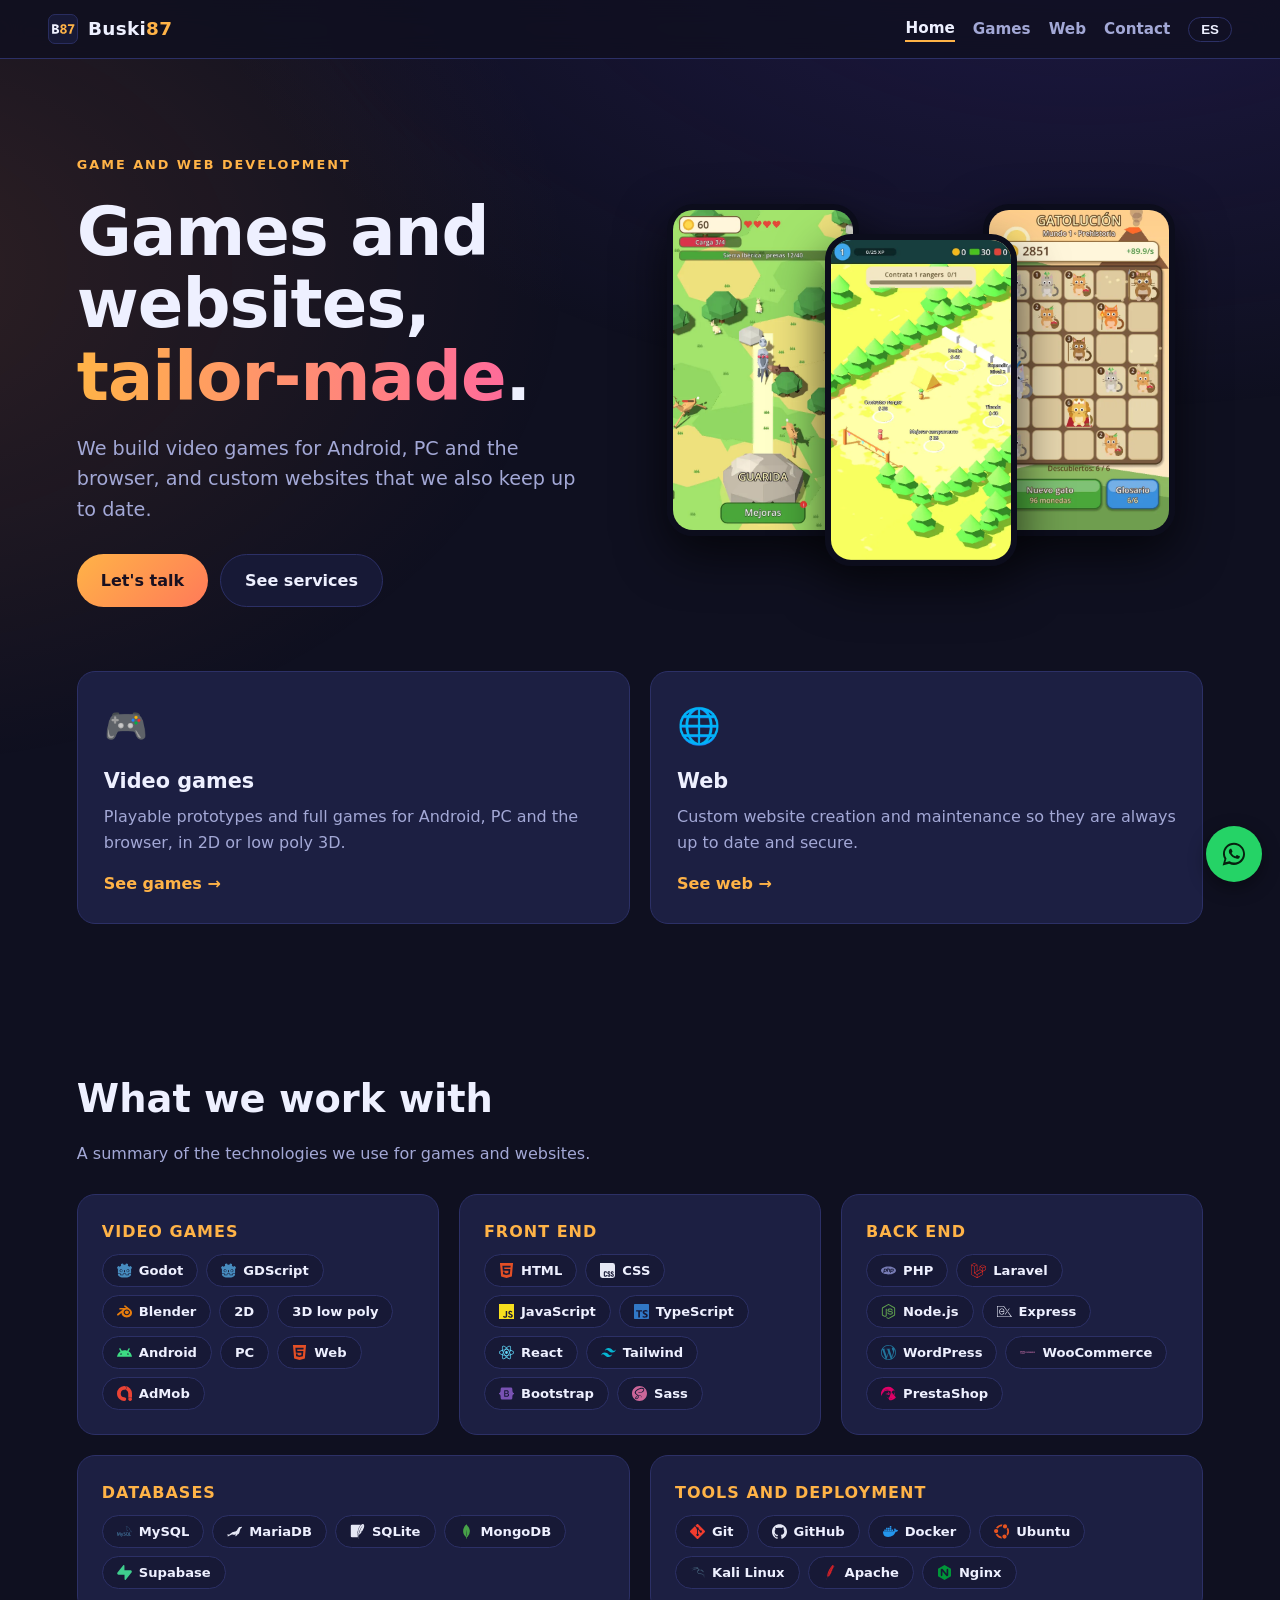
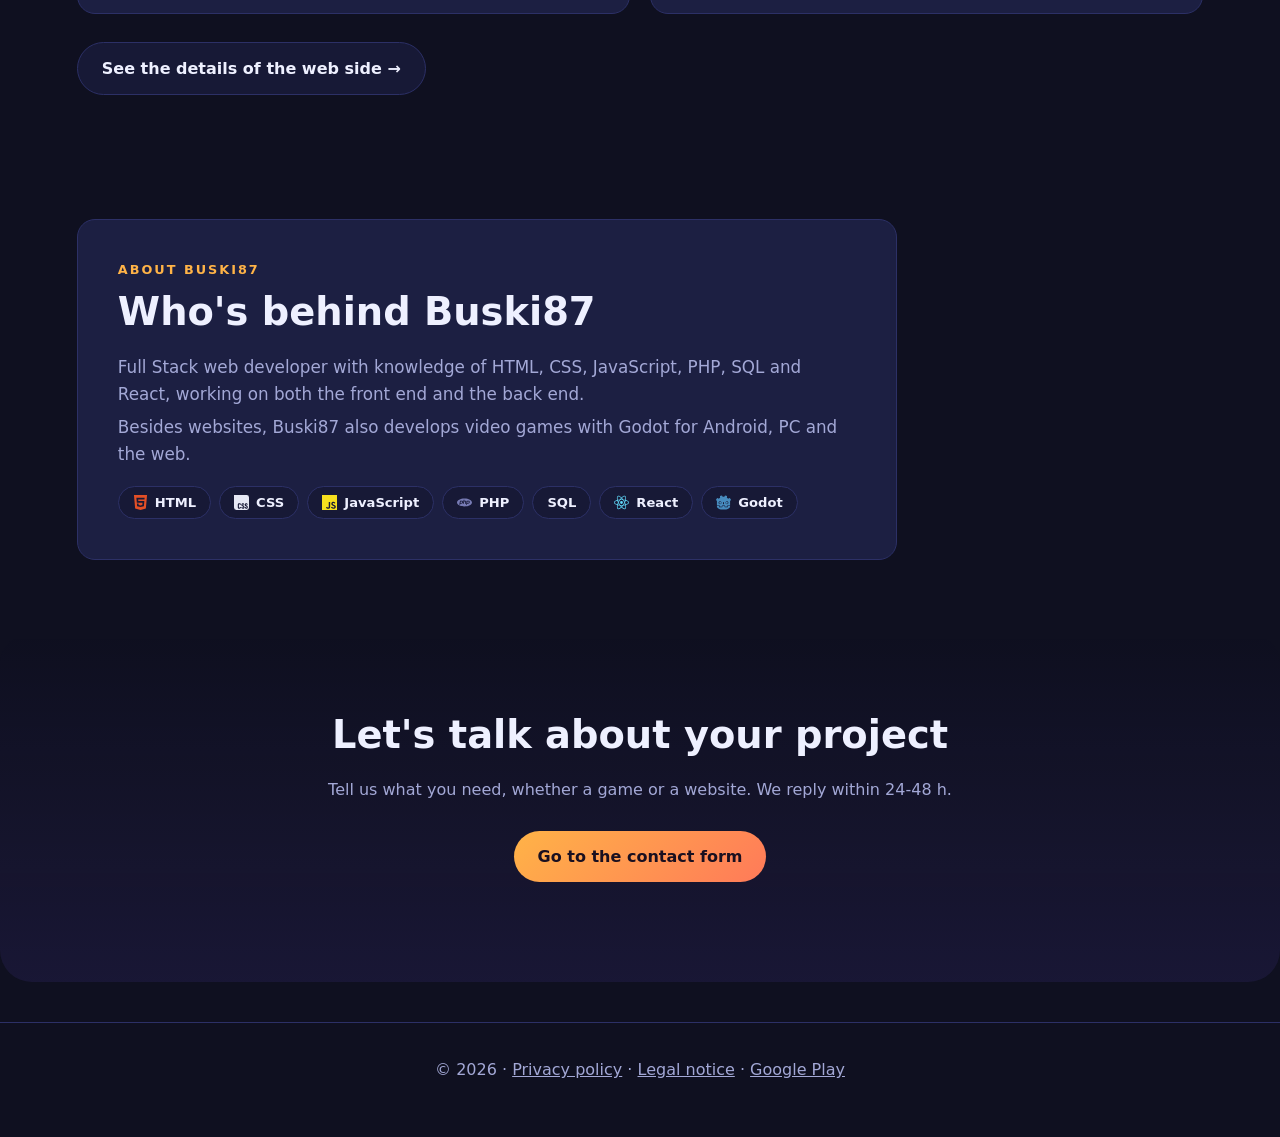
==== index.html @ fadf4404 "Web: entrega del proyecto en repositorio de GitHub o ZIP Co-Authored-By: Claude Sonnet 5.5 <noreply@" ====
<!DOCTYPE html>
<html lang="es">
<head>
  <meta charset="utf-8">
  <meta name="viewport" content="width=device-width, initial-scale=1">
  <meta http-equiv="Content-Security-Policy" content="default-src 'self'; script-src 'self' 'sha256-7JmY78hxwu4hhUZVObOGsppRVKzXuQZuhUyN9hLf/dA='; style-src 'self' 'unsafe-inline'; img-src 'self' data:; font-src 'self'; connect-src 'self' https://api.web3forms.com; object-src 'none'; base-uri 'self'; form-action 'self'">
  <title>Buski87 — Juegos y web a medida</title>
  <meta name="description" content="Desarrollo de videojuegos para Android, PC y web, y creación y mantenimiento de webs a medida.">
  <link rel="canonical" href="https://buski87.dev/">
  <meta property="og:type" content="website">
  <meta property="og:site_name" content="Buski87">
  <meta property="og:locale" content="es_ES">
  <meta property="og:title" content="Buski87 — Juegos y web a medida">
  <meta property="og:description" content="Desarrollo de videojuegos para Android, PC y web, y creación y mantenimiento de webs a medida.">
  <meta property="og:url" content="https://buski87.dev/">
  <meta property="og:image" content="https://buski87.dev/assets/og-image.jpg">
  <meta property="og:image:width" content="1200">
  <meta property="og:image:height" content="630">
  <meta name="twitter:card" content="summary_large_image">
  <meta name="twitter:title" content="Buski87 — Juegos y web a medida">
  <meta name="twitter:description" content="Desarrollo de videojuegos para Android, PC y web, y creación y mantenimiento de webs a medida.">
  <meta name="twitter:image" content="https://buski87.dev/assets/og-image.jpg">
  <meta name="referrer" content="strict-origin-when-cross-origin">
  <meta name="theme-color" content="#0f1020">
  <link rel="icon" href="/favicon.svg" type="image/svg+xml">
  <link rel="apple-touch-icon" href="/apple-touch-icon.png">
  <link rel="stylesheet" href="/assets/style.css?v=20261118s">
  <script>(function(){var m={'#contacto':'/contacto','#juegos':'/juegos','#publicados':'/juegos#publicados','#prototipos':'/juegos#prototipos','#servicios':'/juegos#servicios','#paquetes':'/juegos#paquetes','#web':'/web'};var t=m[location.hash];if(t)location.replace(t);})();(function(){var p=location.pathname;if(/\.html$/.test(p)){history.replaceState(null,'',p.replace(/\/?index\.html$/,'/').replace(/\.html$/,'')+location.search+location.hash);}})();</script>
  <script type="application/ld+json">
  {"@context":"https://schema.org","@graph":[{"@type":["Organization","ProfessionalService"],"@id":"https://buski87.dev/#org","name":"Buski87","url":"https://buski87.dev/","logo":"https://buski87.dev/assets/logo/b87-mark-512.png","image":"https://buski87.dev/assets/og-image.jpg","email":"buski1987@gmail.com","telephone":"+34623184718","address":{"@type":"PostalAddress","addressLocality":"Castellar del Vallès","addressRegion":"Barcelona","addressCountry":"ES"}},{"@type":"WebSite","@id":"https://buski87.dev/#site","url":"https://buski87.dev/","name":"Buski87","inLanguage":["es","en"],"publisher":{"@id":"https://buski87.dev/#org"}}]}
  </script>
</head>
<body>
  <a class="skip" href="#main" data-i18n="skip">Saltar al contenido</a>
  <header class="top">
    <a class="brand" href="/"><img class="brand-mark" src="/assets/logo/b87-mark.svg" alt="" width="30" height="30">Buski<span>87</span></a>
    <nav aria-label="Principal">
      <a href="/" data-i18n="nav_home" aria-current="page">Inicio</a>
      <a href="/juegos" data-i18n="nav_games">Juegos</a>
      <a href="/web" data-i18n="nav_web">Web</a>
      <a href="/contacto" data-i18n="nav_contact">Contacto</a>
      <button id="lang" class="lang" aria-label="Language">EN</button>
    </nav>
  </header>

  <main id="main">
    <section id="inicio" class="hero">
      <div class="hero-text">
      <p class="eyebrow" data-i18n="main_eyebrow">Desarrollo de juegos y webs</p>
      <h1 data-i18n="main_title">Juegos y webs <em>a medida</em>.</h1>
      <p class="lead" data-i18n="main_lead">Creamos videojuegos para Android, PC y navegador, y páginas web a medida que además mantenemos al día.</p>
      <div class="cta">
        <a class="btn primary" href="/contacto" data-i18n="main_cta1">Hablemos</a>
        <a class="btn" href="#areas" data-i18n="main_cta2">Ver servicios</a>
      </div>
      </div>
      <div class="hero-art" aria-hidden="false"><img src="/assets/img/lobo-02_caza.webp" width="540" height="960" alt="Juego de caza y supervivencia en 3D low poly" fetchpriority="high"><img src="/assets/img/campamento-1.webp" width="540" height="960" alt="Juego de gestión de campamento en 3D low poly" fetchpriority="high"><img src="/assets/img/gatos-03_tablero.webp" width="540" height="960" alt="Juego de fusionar gatos Gatolución" fetchpriority="high"></div>
      <div class="areas" id="areas">
        <a class="area-card" href="/juegos"><span>🎮</span><h3 data-i18n="a_games_t">Videojuegos</h3><p data-i18n="a_games_p">Prototipos jugables y juegos completos para Android, PC y navegador, en 2D o 3D low poly.</p><b data-i18n="a_games_l">Ver juegos →</b></a>
        <a class="area-card" href="/web"><span>🌐</span><h3 data-i18n="a_web_t">Web</h3><p data-i18n="a_web_p">Creación de páginas web a medida y mantenimiento para que estén siempre al día y seguras.</p><b data-i18n="a_web_l">Ver web →</b></a>
      </div>
    </section>

    <section id="stack">
      <h2 data-i18n="stack_title">Con qué trabajamos</h2>
      <p class="sub" data-i18n="stack_sub">Un resumen de las tecnologías que usamos en juegos y en webs.</p>
      <div class="tech-grid tech-home">
        <article>
          <h3 data-i18n="stack_games_t">Videojuegos</h3>
          <ul class="about-chips"><li>Godot</li><li>GDScript</li><li>Blender</li><li>2D</li><li>3D low poly</li><li>Android</li><li>PC</li><li>Web</li><li>AdMob</li></ul>
        </article>
        <article>
          <h3 data-i18n="tech_front_t">Front-end</h3>
          <ul class="about-chips"><li>HTML</li><li>CSS</li><li>JavaScript</li><li>TypeScript</li><li>React</li><li>Tailwind</li><li>Bootstrap</li><li>Sass</li></ul>
        </article>
        <article>
          <h3 data-i18n="tech_back_t">Back-end</h3>
          <ul class="about-chips"><li>PHP</li><li>Laravel</li><li>Node.js</li><li>Express</li><li>WordPress</li><li>WooCommerce</li><li>PrestaShop</li></ul>
        </article>
        <article>
          <h3 data-i18n="tech_db_t">Bases de datos</h3>
          <ul class="about-chips"><li>MySQL</li><li>MariaDB</li><li>SQLite</li><li>MongoDB</li><li>Supabase</li></ul>
        </article>
        <article>
          <h3 data-i18n="tech_tools_t">Herramientas y despliegue</h3>
          <ul class="about-chips"><li>Git</li><li>GitHub</li><li>Docker</li><li>Ubuntu</li><li>Kali Linux</li><li>Apache</li><li>Nginx</li></ul>
        </article>
      </div>
      <div class="cta">
        <a class="btn" href="/web#tecnologias" data-i18n="stack_more">Ver el detalle de la parte web →</a>
      </div>
    </section>

    <section id="sobre" class="about">
      <div class="about-card">
        <p class="eyebrow" data-i18n="about_eyebrow">Sobre Buski87</p>
        <h2 data-i18n="about_title">Quién está detrás de Buski87</h2>
        <p data-i18n="about_p1">Desarrollador web Full Stack con conocimientos en HTML, CSS, JavaScript, PHP, SQL y React, que trabaja tanto el front-end como el back-end.</p>
        <p data-i18n="about_p2">Además de webs, Buski87 desarrolla videojuegos con Godot para Android, PC y web.</p>
        <ul class="about-chips" aria-label="Tecnologías">
          <li>HTML</li><li>CSS</li><li>JavaScript</li><li>PHP</li><li>SQL</li><li>React</li><li>Godot</li>
        </ul>
      </div>
    </section>

    <section id="cta-final" class="contact">
      <h2 data-i18n="cta_title">¿Hablamos de tu proyecto?</h2>
      <p class="sub" data-i18n="cta_sub">Cuéntanos qué necesitas, sea un juego o una web. Te respondemos en 24-48 h.</p>
      <div class="cta center">
        <a class="btn primary" href="/contacto" data-i18n="cta_btn">Ir al formulario de contacto</a>
      </div>
    </section>
  </main>

  <footer>
    <p>© <span id="year"></span> · <a href="/privacidad" data-i18n="footer_priv">Política de privacidad</a> · <a href="/aviso-legal" data-i18n="footer_legal">Aviso legal</a> · <a href="https://play.google.com/store/apps/details?id=com.eljuegodelasarten.game" target="_blank" rel="noopener noreferrer">Google Play</a></p>
  </footer>

  <script src="/assets/app.js?v=20261118s"></script>
</body>
</html>
---- assets/style.css ----
:root{
  --bg:#0f1020;--bg2:#171936;--card:#1c1f42;--line:#2c3066;
  --text:#eef0ff;--muted:#a3a8d6;--accent:#ffb347;--accent2:#7c5cff;--wa:#25d366;
  --r:18px;
}
*{box-sizing:border-box}
html{scroll-behavior:smooth}
body{margin:0;font-family:system-ui,-apple-system,"Segoe UI",Roboto,sans-serif;background:var(--bg);color:var(--text);line-height:1.6}
body::before{content:"";position:fixed;inset:0;z-index:-1;background:
  radial-gradient(900px 500px at 85% -10%,#3b2a8c55,transparent),
  radial-gradient(700px 500px at -10% 30%,#ff8a3d22,transparent)}
a{color:inherit}
.top{position:sticky;top:0;z-index:10;display:flex;justify-content:space-between;align-items:center;padding:14px clamp(16px,4vw,48px);backdrop-filter:blur(12px);background:#0f1020cc;border-bottom:1px solid var(--line)}
.brand{font-weight:800;text-decoration:none;font-size:1.15rem;letter-spacing:.3px}
.brand span{color:var(--accent)}
nav{display:flex;gap:18px;align-items:center}
nav a{text-decoration:none;color:var(--muted);font-weight:600;font-size:.95rem}
nav a:hover{color:var(--text)}
.lang{background:transparent;border:1px solid var(--line);color:var(--text);border-radius:999px;padding:4px 12px;font-weight:700;cursor:pointer}
.lang:hover{border-color:var(--accent)}
section{padding:72px clamp(16px,6vw,96px);max-width:1280px;margin:0 auto}
h1{font-size:clamp(2.2rem,6vw,4.2rem);line-height:1.08;margin:.3em 0;letter-spacing:-1px}
h1 em{font-style:normal;background:linear-gradient(90deg,var(--accent),#ff6b9a);-webkit-background-clip:text;background-clip:text;color:transparent}
h2{font-size:clamp(1.6rem,3.5vw,2.4rem);margin:0 0 .3em}
.eyebrow{color:var(--accent);font-weight:700;text-transform:uppercase;letter-spacing:2px;font-size:.8rem;margin:0}
.lead{font-size:1.2rem;color:var(--muted);max-width:640px}
.sub{color:var(--muted);max-width:640px;margin:0 0 28px}
.hero{padding-top:96px;display:grid;grid-template-columns:minmax(0,1fr) minmax(0,1.1fr);column-gap:48px;align-items:center}
.hero-art{display:flex;justify-content:center;align-items:flex-start;padding-bottom:9%}
.hero-art img{width:34%;height:auto;display:block;border-radius:26px;border:6px solid #0c0d1c;box-shadow:0 18px 50px #000a;margin:0 -3%;position:relative}
.hero-art img:nth-child(2){transform:translateY(9%);z-index:1}
.hero-art img:nth-child(3){z-index:0}
.hero .areas{grid-column:1/-1}
@media(max-width:900px){.hero{grid-template-columns:1fr}.hero-art{order:2;margin-top:24px}.hero .areas{order:3}}
.cta{display:flex;flex-wrap:wrap;gap:12px;margin:28px 0}
.cta.center{justify-content:center}
.btn{display:inline-flex;align-items:center;gap:8px;padding:13px 24px;border-radius:999px;border:1px solid var(--line);text-decoration:none;font-weight:700;background:var(--bg2);transition:.2s}
.btn:hover{transform:translateY(-2px);border-color:var(--accent)}
.btn.primary{background:linear-gradient(135deg,var(--accent),#ff7a59);color:#1a1020;border:none}
.btn.wa{background:var(--wa);color:#07210f;border:none}
.stats{display:flex;flex-wrap:wrap;gap:34px;list-style:none;padding:0;margin:40px 0 0}
.stats strong{display:block;font-size:1.8rem}
.stats span{color:var(--muted);font-size:.9rem}
.filters{display:flex;flex-wrap:wrap;gap:8px;margin-bottom:24px}
.chip{background:var(--bg2);border:1px solid var(--line);color:var(--muted);padding:7px 16px;border-radius:999px;cursor:pointer;font-weight:600}
.chip.on,.chip:hover{color:#1a1020;background:var(--accent);border-color:var(--accent)}
.grid{display:grid;grid-template-columns:repeat(auto-fill,minmax(270px,1fr));gap:20px}
.game{background:var(--card);border:1px solid var(--line);border-radius:var(--r);overflow:hidden;display:flex;flex-direction:column;transition:.25s}
.game:hover{transform:translateY(-4px);border-color:var(--accent2);box-shadow:0 12px 36px #0006}
.art{height:150px;display:grid;place-items:center;font-size:4rem;position:relative}
.art img{width:100%;height:100%;object-fit:cover;position:absolute;inset:0}
.badge{position:absolute;top:10px;right:10px;font-size:.72rem;font-weight:800;padding:3px 10px;border-radius:999px;background:#0f1020cc;color:var(--accent);z-index:1}
.badge.live{background:var(--wa);color:#07210f}
.body{padding:16px 18px 18px;display:flex;flex-direction:column;gap:8px;flex:1}
.body h3{margin:0;font-size:1.15rem}
.genre{color:var(--accent);font-size:.8rem;font-weight:700;text-transform:uppercase;letter-spacing:1px}
.body p{margin:0;color:var(--muted);font-size:.93rem;flex:1}
.body .row{display:flex;gap:10px;flex-wrap:wrap;margin-top:6px}
.body a{font-weight:700;font-size:.9rem;color:var(--accent);text-decoration:none}
.body a:hover{text-decoration:underline}
.cards3{display:grid;grid-template-columns:repeat(auto-fit,minmax(240px,1fr));gap:20px}
.cards3 article{background:var(--card);border:1px solid var(--line);border-radius:var(--r);padding:24px}
.cards3 span{font-size:2rem}
.cards3 h3{margin:.4em 0}
.cards3 p{color:var(--muted);margin:0}
.steps{display:grid;grid-template-columns:repeat(auto-fit,minmax(180px,1fr));gap:14px;list-style:none;counter-reset:s;padding:0;margin:36px 0 0}
.steps li{counter-increment:s;background:var(--bg2);border:1px dashed var(--line);border-radius:14px;padding:16px 18px;font-weight:600}
.steps li::before{content:counter(s);display:inline-grid;place-items:center;width:28px;height:28px;border-radius:50%;background:var(--accent2);margin-right:10px;font-size:.85rem}
.pack{max-width:560px;margin:0 auto;background:var(--card);border:1px solid var(--line);border-radius:var(--r);overflow:hidden}
.tabs{display:grid;grid-template-columns:repeat(3,1fr);border-bottom:1px solid var(--line)}
.tab{background:var(--bg2);border:0;color:var(--muted);padding:16px 8px;font-weight:700;font-size:1rem;cursor:pointer;border-bottom:3px solid transparent}
.tab.on{background:var(--card);color:var(--text);border-bottom-color:var(--accent)}
.pk-body{padding:26px}
.pk-price{font-size:2rem;font-weight:800;margin:0}
.pk-body h3{margin:.6em 0 .2em;font-size:1rem;color:var(--accent);text-transform:uppercase;letter-spacing:1px}
.pk-desc{color:var(--muted);margin:0 0 16px}
.pk-meta{display:flex;gap:20px;flex-wrap:wrap;font-weight:700;font-size:.92rem;margin-bottom:14px}
.pk-list{list-style:none;padding:0;margin:0 0 22px;display:grid;gap:8px}
.pk-list li::before{content:"✓";color:var(--wa);font-weight:800;margin-right:10px}
.pk-list li.no{color:#6b7099;text-decoration:line-through}
.pk-list li.no::before{content:"✕";color:#6b7099}
.pk-body .btn{width:100%;justify-content:center;margin-top:8px}
.contact{text-align:center;background:linear-gradient(180deg,transparent,#7c5cff18);border-radius:32px;margin-bottom:40px}
.contact .sub{margin-inline:auto}
.small{color:var(--muted);font-size:.85rem}
footer{text-align:center;padding:30px 16px 50px;border-top:1px solid var(--line);color:var(--muted)}
footer p{margin:4px 0}
@media(max-width:640px){
  .top{flex-wrap:wrap;justify-content:center;gap:6px;padding:10px 16px}
  nav{width:100%;justify-content:center;flex-wrap:wrap;gap:4px 16px}
  nav a{font-size:.9rem}
  html{scroll-padding-top:96px}
  section{padding-top:48px}.hero{padding-top:56px}
}
@media(prefers-reduced-motion:reduce){*{transition:none!important;scroll-behavior:auto!important}}

.cform{max-width:620px;margin:0 auto 24px;text-align:left;display:grid;gap:16px}
.cform label{display:grid;gap:6px;font-weight:600;font-size:.92rem}
.cform input,.cform select,.cform textarea{width:100%;background:var(--bg2);color:var(--text);border:1px solid var(--line);border-radius:12px;padding:12px 14px;font:inherit}
.cform input:focus,.cform select:focus,.cform textarea:focus{outline:2px solid var(--accent);border-color:transparent}
.cform textarea{resize:vertical;min-height:130px}
.f-row{display:grid;grid-template-columns:1fr 1fr;gap:16px}
@media(max-width:560px){.f-row{grid-template-columns:1fr}}
.cform .btn{justify-content:center;cursor:pointer;font-size:1rem}
.cform .btn:disabled{opacity:.6;cursor:wait}
.hp{position:absolute;left:-9999px;width:1px;height:1px;opacity:0}
.f-status{min-height:1.4em;margin:0;font-weight:600}
.f-status.ok{color:var(--wa)}
.f-status.err{color:#ff7a7a}

.pubgrid{display:grid;grid-template-columns:1fr;gap:24px;max-width:1100px}
.pub{background:var(--card);border:1px solid var(--accent);border-radius:var(--r);overflow:hidden;display:grid;grid-template-columns:minmax(0,1.4fr) minmax(0,1fr)}
.pub .art{height:100%;min-height:300px;width:100%;overflow:hidden}
.pub .body{padding:32px;justify-content:center}
.pub .body h3{font-size:1.7rem;margin:.1em 0 .2em}
.pub .body p{font-size:1rem}
.pub .own{color:var(--muted);font-size:.85rem;font-weight:700}
.pub .row .btn{font-size:.9rem;padding:10px 18px}
@media(max-width:820px){.pub{grid-template-columns:1fr}.pub .art{height:auto;min-height:0;aspect-ratio:1024/500}.pub .body{padding:22px}}
.cform .consent{display:flex;gap:10px;align-items:flex-start;font-weight:400;font-size:.88rem;color:var(--muted);cursor:pointer}
.cform .consent input{width:auto;margin-top:3px;accent-color:var(--accent);flex:none}

.pk-price small{font-size:.9rem;color:var(--accent);font-weight:700;margin-left:6px}
.pk-both{color:var(--muted);font-size:.85rem;margin:2px 0 8px}
.tags{display:flex;gap:6px;margin:6px 0}
.tag{font-size:.7rem;font-weight:700;padding:2px 9px;border-radius:999px;border:1px solid var(--line);color:var(--muted)}
.pk-note{color:var(--muted);font-size:.85rem;margin:0 0 14px}

/* Galería de capturas */
.art.has-shots{cursor:zoom-in}
.art.has-shots img{transition:transform .35s}
.game:hover .art.has-shots img{transform:scale(1.05)}
.shots-badge{position:absolute;left:10px;bottom:10px;z-index:1;font-size:.75rem;font-weight:800;padding:3px 10px;border-radius:999px;background:#0f1020cc;color:#fff}
.gal{position:fixed;inset:0;z-index:100;background:#05060fe6;display:flex;align-items:center;justify-content:center;gap:12px;padding:16px}
.gal[hidden]{display:none}
.gal figure{margin:0;display:flex;flex-direction:column;align-items:center;gap:10px;max-width:min(92vw,520px);max-height:100%}
.gal figure>img{max-width:100%;max-height:68vh;object-fit:contain;border-radius:14px;box-shadow:0 20px 60px #000a}
.gal figcaption{display:flex;gap:12px;align-items:baseline;color:var(--muted)}
.gal figcaption b{color:var(--text);font-size:1.05rem}
.gal-thumbs{display:flex;gap:8px;overflow-x:auto;max-width:100%;padding:2px}
.gal-thumbs img{height:64px;width:auto;border-radius:8px;border:2px solid transparent;opacity:.55;cursor:pointer;flex:none}
.gal-thumbs img.on{opacity:1;border-color:var(--accent)}
.gal-x,.gal-nav{background:#ffffff1a;border:1px solid var(--line);color:#fff;border-radius:999px;cursor:pointer;font-size:1.6rem;line-height:1;width:46px;height:46px;flex:none}
.gal-x{position:absolute;top:14px;right:14px;font-size:1.1rem}
.gal-nav:hover,.gal-x:hover{background:var(--accent);color:#1a1020}
@media(max-width:560px){.gal{gap:0}.gal-nav{position:absolute;bottom:90px;z-index:1}.gal-nav.prev{left:8px}.gal-nav.next{right:8px}.gal figure>img{max-height:62vh}}

/* Paquetes centrados */
#paquetes h2,#paquetes .sub{text-align:center}
#paquetes .sub{margin-left:auto;margin-right:auto}
#mode-tabs{justify-content:center}

/* Áreas: portada y secciones nuevas */
h2 em{font-style:normal;background:linear-gradient(90deg,var(--accent),#ff6b9a);-webkit-background-clip:text;background-clip:text;color:transparent}
.areas{display:grid;grid-template-columns:repeat(auto-fit,minmax(260px,1fr));gap:20px;margin-top:36px}
.area-card{display:flex;flex-direction:column;gap:6px;background:var(--card);border:1px solid var(--line);border-radius:var(--r);padding:26px;text-decoration:none;color:inherit;transition:.25s}
.area-card:hover{transform:translateY(-4px);border-color:var(--accent);box-shadow:0 12px 36px #0006}
.area-card span{font-size:2.2rem}
.area-card h3{margin:.2em 0 0;font-size:1.3rem}
.area-card p{margin:0;color:var(--muted);flex:1}
.area-card b{color:var(--accent);margin-top:10px}
.area-intro{padding-top:56px;border-top:1px solid var(--line)}
#web .steps,#ciber .steps{margin-top:28px}
#web .cta,#ciber .cta{margin-top:24px}
.game-fields{display:grid;gap:16px}
.game-fields[hidden]{display:none}

/* Páginas por área */
nav a[aria-current="page"]{color:var(--text);border-bottom:2px solid var(--accent)}
.page-hero{display:block;padding-top:72px;padding-bottom:36px}  /* una sola columna: la cuadrícula de 2 columnas de .hero es solo para la home */
.page-hero h1{font-size:clamp(2rem,5vw,3.4rem)}
#web-servicios,#ciber-servicios{padding-top:24px}

/* Sobre Buski87 */
.about{padding-top:24px}
.about-card{background:var(--card);border:1px solid var(--line);border-radius:var(--r);padding:clamp(22px,4vw,40px);max-width:820px}
.about-card p:not(.eyebrow){color:var(--muted);font-size:1.05rem;margin:.4em 0}
.about-chips{display:flex;flex-wrap:wrap;gap:8px;list-style:none;padding:0;margin:18px 0 0}
.about-chips li{font-size:.82rem;font-weight:700;padding:5px 14px;border-radius:999px;border:1px solid var(--line);background:var(--bg2);color:var(--text)}

/* Tecnologías (página Web) */
.tech-grid{display:grid;grid-template-columns:repeat(2,1fr);gap:20px}
.tech-grid article{background:var(--card);border:1px solid var(--line);border-radius:var(--r);padding:24px;display:flex;flex-direction:column;gap:2px}
.tech-grid h3{margin:0 0 .2em;color:var(--accent);font-size:1rem;text-transform:uppercase;letter-spacing:1px}
.tech-grid p{margin:0 0 6px;color:var(--muted)}
.tech-grid .about-chips{margin:6px 0 0}
.chip-group{margin-top:12px}
.chip-label{display:block;font-size:.78rem;font-weight:700;color:var(--muted);text-transform:uppercase;letter-spacing:.8px}
.tech-list{list-style:none;padding:0;margin:16px 0 0;display:grid;gap:6px;font-size:.92rem;color:var(--text)}
.tech-list li::before{content:"✓";color:var(--wa);font-weight:800;margin-right:8px}
@media(max-width:760px){.tech-grid{grid-template-columns:1fr}}

/* Inicio: resumen de tecnologías */
.tech-home{grid-template-columns:repeat(6,1fr)}
.tech-home article{gap:0;grid-column:span 2}
.tech-home article:nth-child(n+4){grid-column:span 3}
@media(max-width:900px){.tech-home{grid-template-columns:1fr}.tech-home article,.tech-home article:nth-child(n+4){grid-column:auto}}

/* Etiquetas con icono */
.about-chips li{display:inline-flex;align-items:center;gap:7px}
.about-chips li img{width:15px;height:15px;flex:none}

/* Accesibilidad */
.skip{position:absolute;left:12px;top:-60px;background:var(--accent);color:#1a1020;padding:10px 16px;border-radius:10px;font-weight:700;text-decoration:none;z-index:200;transition:top .15s}
.skip:focus{top:12px}
:focus-visible{outline:2px solid var(--accent);outline-offset:3px;border-radius:6px}
.art.has-shots:focus-visible{outline-offset:-3px}

/* Preguntas frecuentes */
.faq{display:grid;gap:10px;max-width:820px}
.faq details{background:var(--card);border:1px solid var(--line);border-radius:14px;padding:0 18px}
.faq summary{cursor:pointer;font-weight:700;padding:16px 0;list-style:none;display:flex;justify-content:space-between;gap:12px;align-items:center}
.faq summary::-webkit-details-marker{display:none}
.faq summary::after{content:"+";color:var(--accent);font-size:1.4rem;line-height:1}
.faq details[open] summary::after{content:"–"}
.faq details p{margin:0 0 16px;color:var(--muted)}

/* Contacto general y enlaces cruzados */
.other-contact{text-align:center;color:var(--muted);font-size:.92rem;margin:18px auto 0;max-width:620px}
.other-contact a{color:var(--accent)}
.contact.page-hero{padding-top:56px}

/* Definición de revisión */
.pk-def{color:var(--muted);font-size:.82rem;margin:-6px 0 14px}

/* Logo */
.brand{display:inline-flex;align-items:center}
.brand-mark{display:block;width:30px;height:30px;margin-right:10px}
@media(max-width:360px){nav{gap:4px 11px}nav a{font-size:.84rem}.lang{padding:3px 10px}}

/* Proyectos (webs realizadas) */
.proj-grid{display:grid;grid-template-columns:repeat(2,1fr);gap:20px}
.proj{background:var(--card);border:1px solid var(--line);border-radius:var(--r);overflow:hidden;display:flex;flex-direction:column;transition:.25s}
.proj:hover{transform:translateY(-4px);border-color:var(--accent2);box-shadow:0 12px 36px #0006}
.proj-shot{display:block;aspect-ratio:16/10;overflow:hidden;background:var(--bg2)}
.proj-shot img{display:block;width:100%;height:100%;object-fit:cover;object-position:top}
.proj-body{padding:20px 22px 24px;display:flex;flex-direction:column;gap:8px;align-items:flex-start;flex:1}
.proj-body h3{margin:0;font-size:1.3rem}
.proj-body p{margin:0;color:var(--muted);flex:1}
.proj-tag{font-size:.75rem;font-weight:800;letter-spacing:1px;text-transform:uppercase;color:var(--accent)}
@media(max-width:760px){.proj-grid{grid-template-columns:1fr}}

/* Aplicaciones */
.proj-icon{display:grid;place-items:center;aspect-ratio:16/10;font-size:4.5rem}

/* Precios orientativos */
#precios h2,#precios .sub{text-align:center}
#precios .sub{margin-left:auto;margin-right:auto}
.pr-wrap{overflow-x:auto;max-width:900px;margin:0 auto;border:1px solid var(--line);border-radius:var(--r);background:var(--card)}
.pr-table{width:100%;border-collapse:collapse;text-align:left}
.pr-table th,.pr-table td{padding:16px 18px;border-bottom:1px solid var(--line);vertical-align:top}
.pr-table thead th{background:var(--bg2);color:var(--muted);font-size:.85rem;text-transform:uppercase;letter-spacing:1px}
.pr-table tbody tr:last-child th,.pr-table tbody tr:last-child td{border-bottom:0}
.pr-table td{color:var(--muted)}
.pr-table .pr-price{color:var(--text);white-space:nowrap}
.pr-table .pr-price strong{color:var(--accent);font-size:1.2rem}
.pr-note{text-align:center;max-width:700px;margin:16px auto}
.pr-cta{text-align:center;margin:0}
@media(max-width:640px){.pr-table thead{display:none}.pr-table,.pr-table tbody,.pr-table tr,.pr-table th,.pr-table td{display:block}.pr-table tr{padding:14px 0;border-bottom:1px solid var(--line)}.pr-table tbody tr:last-child{border-bottom:0}.pr-table th,.pr-table td{border:0;padding:4px 18px}}

/* Botón flotante de WhatsApp */
.wa-float{position:fixed;right:18px;bottom:18px;z-index:50;width:56px;height:56px;border-radius:50%;background:var(--wa);color:#07210f;display:grid;place-items:center;box-shadow:0 6px 18px rgba(0,0,0,.4);transition:transform .15s}
.wa-float:hover,.wa-float:focus-visible{transform:scale(1.08)}
.pr-guar{text-align:center;font-weight:700;margin:18px auto 0}
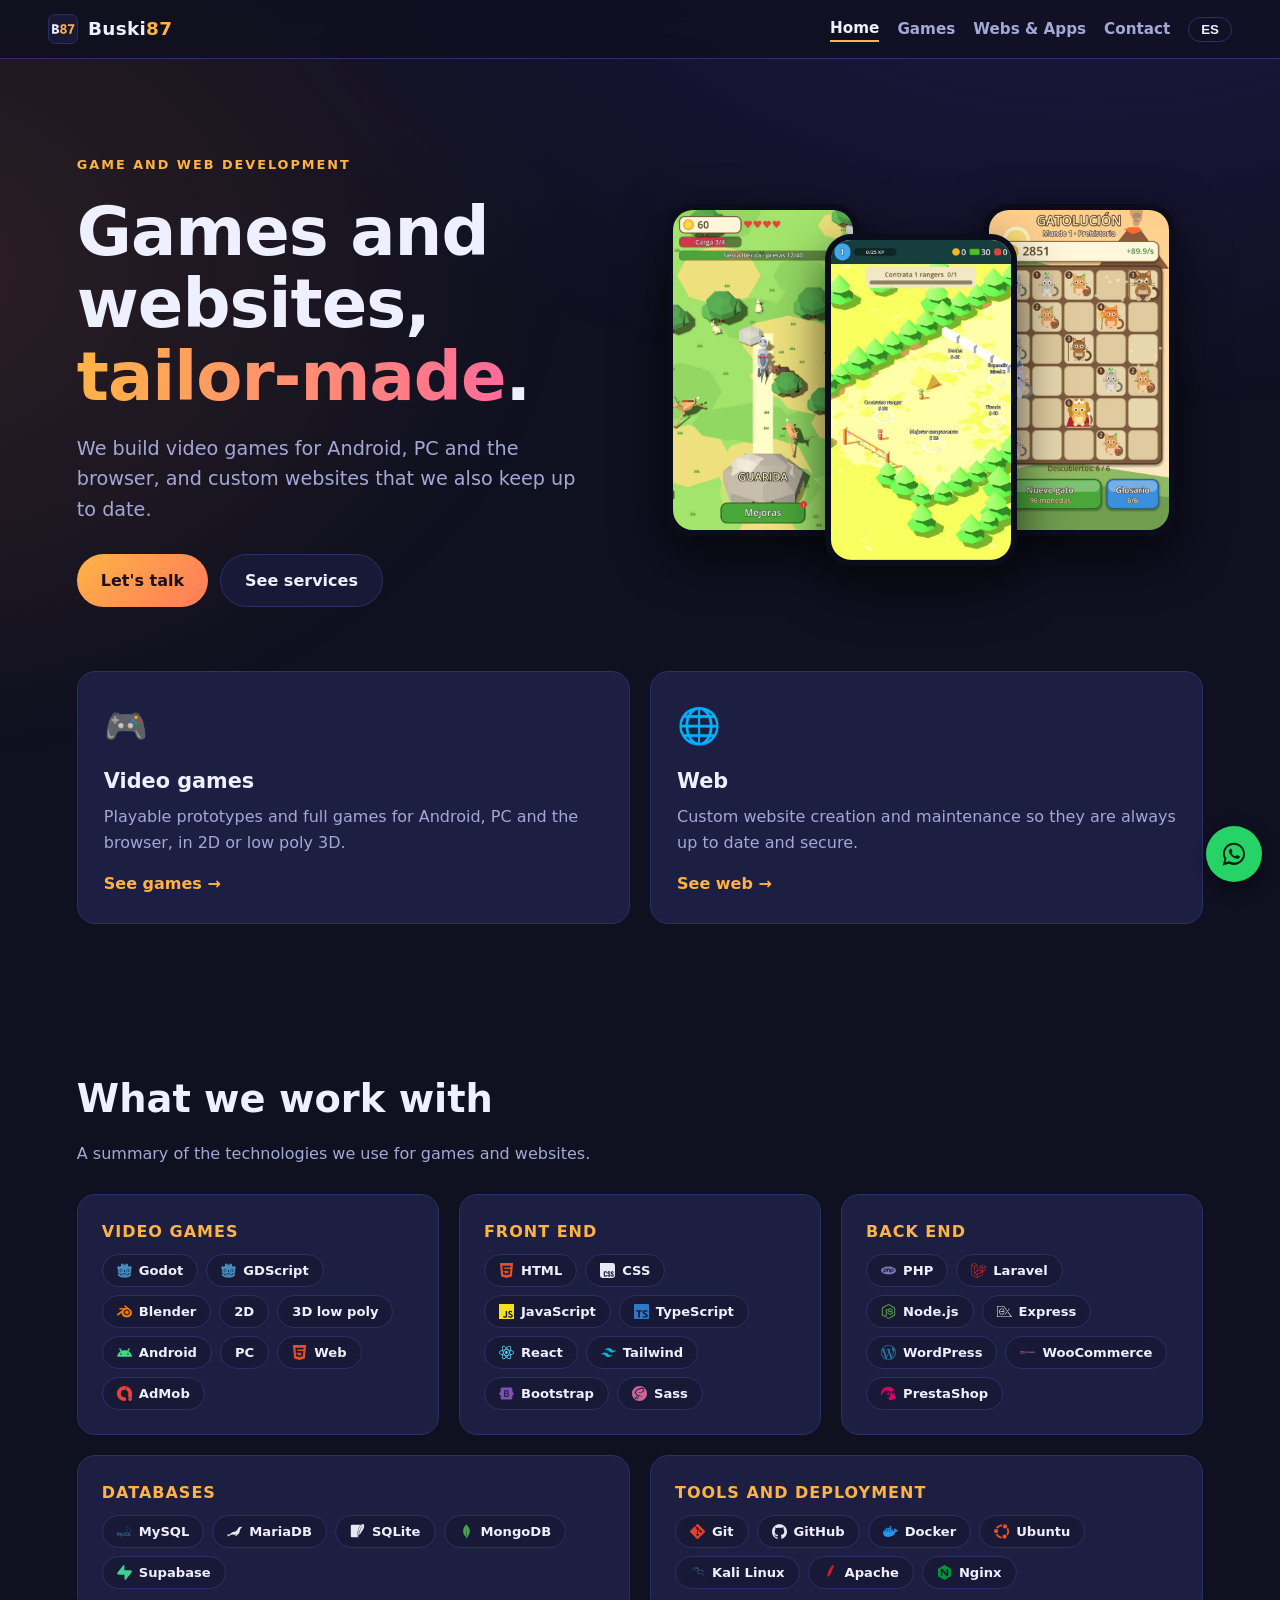
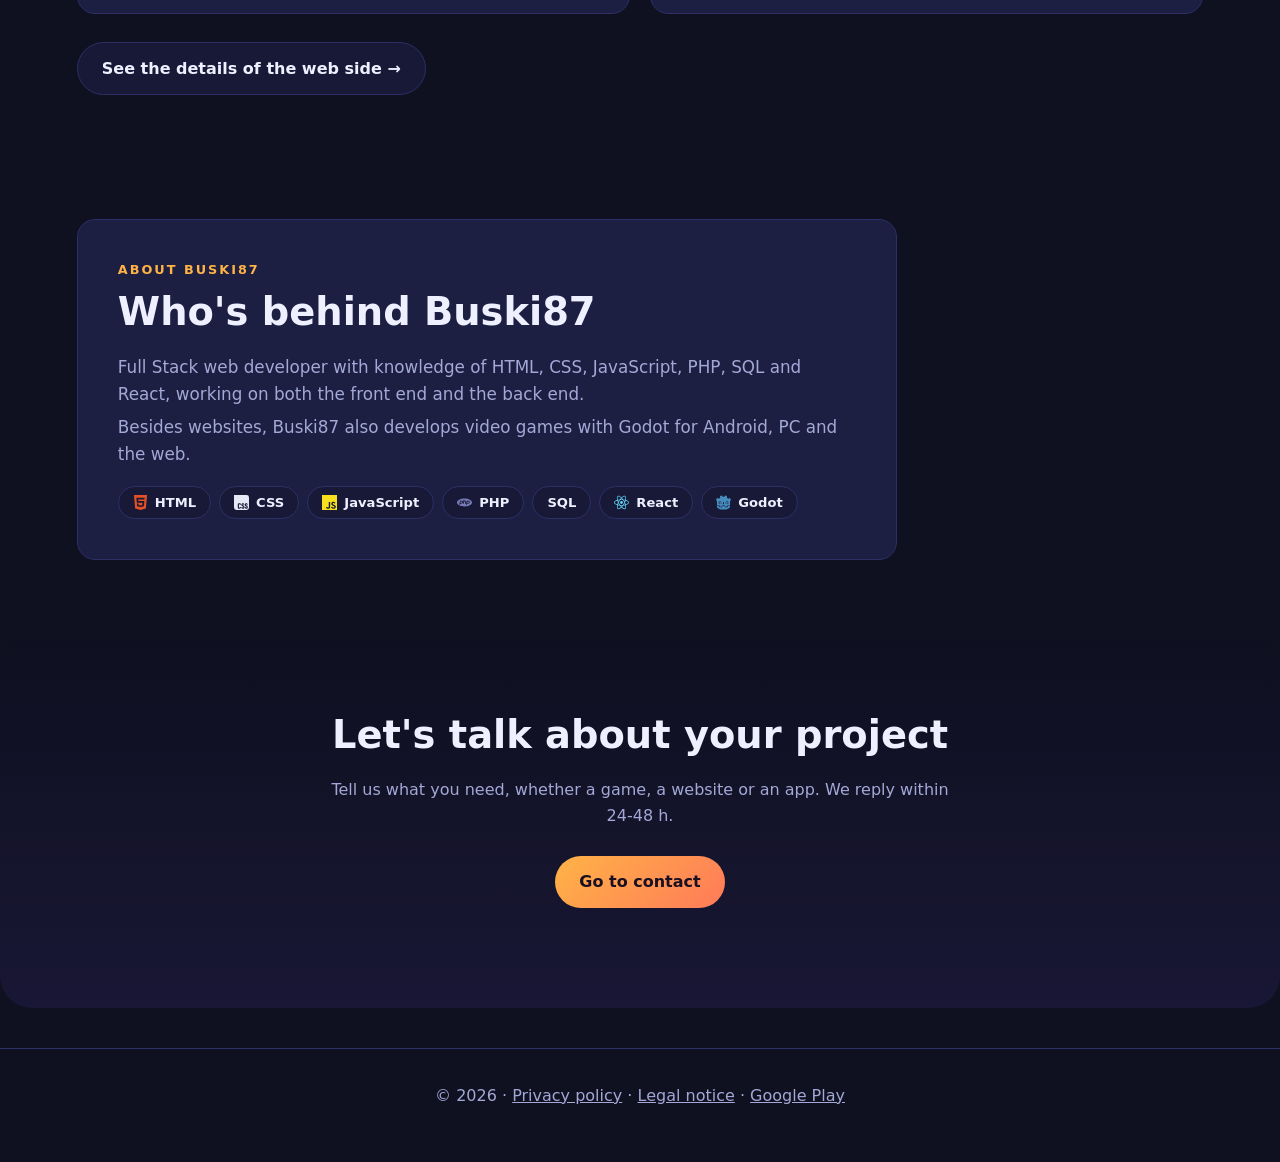
==== commit 6b8fd665: "contact changes" ====
--- a/index.html
+++ b/index.html
@@ -3,7 +3,7 @@
 <head>
   <meta charset="utf-8">
   <meta name="viewport" content="width=device-width, initial-scale=1">
-  <meta http-equiv="Content-Security-Policy" content="default-src 'self'; script-src 'self' 'sha256-7JmY78hxwu4hhUZVObOGsppRVKzXuQZuhUyN9hLf/dA='; style-src 'self' 'unsafe-inline'; img-src 'self' data:; font-src 'self'; connect-src 'self' https://api.web3forms.com; object-src 'none'; base-uri 'self'; form-action 'self'">
+  <meta http-equiv="Content-Security-Policy" content="default-src 'self'; script-src 'self'; style-src 'self'; img-src 'self' data:; font-src 'self'; connect-src 'none'; frame-src 'none'; object-src 'none'; base-uri 'self'; form-action 'self'; upgrade-insecure-requests">
   <title>Buski87 — Juegos y web a medida</title>
   <meta name="description" content="Desarrollo de videojuegos para Android, PC y web, y creación y mantenimiento de webs a medida.">
   <link rel="canonical" href="https://buski87.dev/">
@@ -24,8 +24,8 @@
   <meta name="theme-color" content="#0f1020">
   <link rel="icon" href="/favicon.svg" type="image/svg+xml">
   <link rel="apple-touch-icon" href="/apple-touch-icon.png">
-  <link rel="stylesheet" href="/assets/style.css?v=20261118s">
-  <script>(function(){var m={'#contacto':'/contacto','#juegos':'/juegos','#publicados':'/juegos#publicados','#prototipos':'/juegos#prototipos','#servicios':'/juegos#servicios','#paquetes':'/juegos#paquetes','#web':'/web'};var t=m[location.hash];if(t)location.replace(t);})();(function(){var p=location.pathname;if(/\.html$/.test(p)){history.replaceState(null,'',p.replace(/\/?index\.html$/,'/').replace(/\.html$/,'')+location.search+location.hash);}})();</script>
+  <link rel="stylesheet" href="/assets/style.css?v=20261126c">
+  <script src="/assets/boot-index.js"></script>
   <script type="application/ld+json">
   {"@context":"https://schema.org","@graph":[{"@type":["Organization","ProfessionalService"],"@id":"https://buski87.dev/#org","name":"Buski87","url":"https://buski87.dev/","logo":"https://buski87.dev/assets/logo/b87-mark-512.png","image":"https://buski87.dev/assets/og-image.jpg","email":"buski1987@gmail.com","telephone":"+34623184718","address":{"@type":"PostalAddress","addressLocality":"Castellar del Vallès","addressRegion":"Barcelona","addressCountry":"ES"}},{"@type":"WebSite","@id":"https://buski87.dev/#site","url":"https://buski87.dev/","name":"Buski87","inLanguage":["es","en"],"publisher":{"@id":"https://buski87.dev/#org"}}]}
   </script>
@@ -37,7 +37,7 @@
     <nav aria-label="Principal">
       <a href="/" data-i18n="nav_home" aria-current="page">Inicio</a>
       <a href="/juegos" data-i18n="nav_games">Juegos</a>
-      <a href="/web" data-i18n="nav_web">Web</a>
+      <a href="/web" data-i18n="nav_web">Webs &amp; Apps</a>
       <a href="/contacto" data-i18n="nav_contact">Contacto</a>
       <button id="lang" class="lang" aria-label="Language">EN</button>
     </nav>
@@ -105,9 +105,9 @@
 
     <section id="cta-final" class="contact">
       <h2 data-i18n="cta_title">¿Hablamos de tu proyecto?</h2>
-      <p class="sub" data-i18n="cta_sub">Cuéntanos qué necesitas, sea un juego o una web. Te respondemos en 24-48 h.</p>
+      <p class="sub" data-i18n="cta_sub">Cuéntanos qué necesitas, sea un juego, una web o una app. Te respondemos en 24-48 h.</p>
       <div class="cta center">
-        <a class="btn primary" href="/contacto" data-i18n="cta_btn">Ir al formulario de contacto</a>
+        <a class="btn primary" href="/contacto" data-i18n="cta_btn">Ir a contacto</a>
       </div>
     </section>
   </main>
@@ -116,6 +116,6 @@
     <p>© <span id="year"></span> · <a href="/privacidad" data-i18n="footer_priv">Política de privacidad</a> · <a href="/aviso-legal" data-i18n="footer_legal">Aviso legal</a> · <a href="https://play.google.com/store/apps/details?id=com.eljuegodelasarten.game" target="_blank" rel="noopener noreferrer">Google Play</a></p>
   </footer>
 
-  <script src="/assets/app.js?v=20261118s"></script>
+  <script src="/assets/app.js?v=20261126c"></script>
 </body>
 </html>
--- a/assets/style.css
+++ b/assets/style.css
@@ -94,19 +94,6 @@
 }
 @media(prefers-reduced-motion:reduce){*{transition:none!important;scroll-behavior:auto!important}}
 
-.cform{max-width:620px;margin:0 auto 24px;text-align:left;display:grid;gap:16px}
-.cform label{display:grid;gap:6px;font-weight:600;font-size:.92rem}
-.cform input,.cform select,.cform textarea{width:100%;background:var(--bg2);color:var(--text);border:1px solid var(--line);border-radius:12px;padding:12px 14px;font:inherit}
-.cform input:focus,.cform select:focus,.cform textarea:focus{outline:2px solid var(--accent);border-color:transparent}
-.cform textarea{resize:vertical;min-height:130px}
-.f-row{display:grid;grid-template-columns:1fr 1fr;gap:16px}
-@media(max-width:560px){.f-row{grid-template-columns:1fr}}
-.cform .btn{justify-content:center;cursor:pointer;font-size:1rem}
-.cform .btn:disabled{opacity:.6;cursor:wait}
-.hp{position:absolute;left:-9999px;width:1px;height:1px;opacity:0}
-.f-status{min-height:1.4em;margin:0;font-weight:600}
-.f-status.ok{color:var(--wa)}
-.f-status.err{color:#ff7a7a}
 
 .pubgrid{display:grid;grid-template-columns:1fr;gap:24px;max-width:1100px}
 .pub{background:var(--card);border:1px solid var(--accent);border-radius:var(--r);overflow:hidden;display:grid;grid-template-columns:minmax(0,1.4fr) minmax(0,1fr)}
@@ -117,8 +104,6 @@
 .pub .own{color:var(--muted);font-size:.85rem;font-weight:700}
 .pub .row .btn{font-size:.9rem;padding:10px 18px}
 @media(max-width:820px){.pub{grid-template-columns:1fr}.pub .art{height:auto;min-height:0;aspect-ratio:1024/500}.pub .body{padding:22px}}
-.cform .consent{display:flex;gap:10px;align-items:flex-start;font-weight:400;font-size:.88rem;color:var(--muted);cursor:pointer}
-.cform .consent input{width:auto;margin-top:3px;accent-color:var(--accent);flex:none}
 
 .pk-price small{font-size:.9rem;color:var(--accent);font-weight:700;margin-left:6px}
 .pk-both{color:var(--muted);font-size:.85rem;margin:2px 0 8px}
@@ -262,3 +247,21 @@
 .wa-float{position:fixed;right:18px;bottom:18px;z-index:50;width:56px;height:56px;border-radius:50%;background:var(--wa);color:#07210f;display:grid;place-items:center;box-shadow:0 6px 18px rgba(0,0,0,.4);transition:transform .15s}
 .wa-float:hover,.wa-float:focus-visible{transform:scale(1.08)}
 .pr-guar{text-align:center;font-weight:700;margin:18px auto 0}
+
+/* Contacto directo */
+.c-cards{display:grid;grid-template-columns:repeat(auto-fit,minmax(220px,1fr));gap:16px;max-width:920px;margin:28px auto 8px;text-align:left}
+.c-card{display:grid;gap:6px;align-content:start;padding:20px;background:var(--bg2);border:1px solid var(--line);border-radius:var(--r);color:var(--text);transition:border-color .2s,transform .2s}
+a.c-card:hover{border-color:var(--accent);transform:translateY(-2px);text-decoration:none}
+.c-card span{font-size:.78rem;text-transform:uppercase;letter-spacing:.08em;color:var(--muted);font-weight:700}
+.c-card strong{font-size:1.02rem;word-break:break-word}
+.c-ico{display:grid;place-items:center;width:44px;height:44px;margin-bottom:6px;border-radius:12px;background:#ffb34720;font-style:normal}
+.c-ico svg{width:22px;height:22px;fill:none;stroke:var(--accent);stroke-width:1.8;stroke-linecap:round;stroke-linejoin:round}
+.c-ico svg.fill{fill:var(--wa);stroke:none}
+
+/* Páginas legales (antes <style> en línea) */
+.legal{max-width:760px;margin:0 auto;padding:56px 20px 40px}.legal h1{margin:0 0 .2em}.legal h2{font-size:1.2rem;margin:1.6em 0 .3em;color:var(--accent)}.legal p,.legal li{color:var(--text)}.legal ul{padding-left:1.2em}.legal .upd{color:var(--muted);font-size:.9rem}[data-l]{display:none}html[lang=es] [data-l=es],html[lang=en] [data-l=en]{display:block}.legal mark{background:#ffb34733;color:var(--accent);padding:0 4px;border-radius:4px}
+
+/* 404 */
+.page-hero.t-center{text-align:center}
+.lead.t-lead{margin:0 auto}
+.cta.t-cta{justify-content:center}
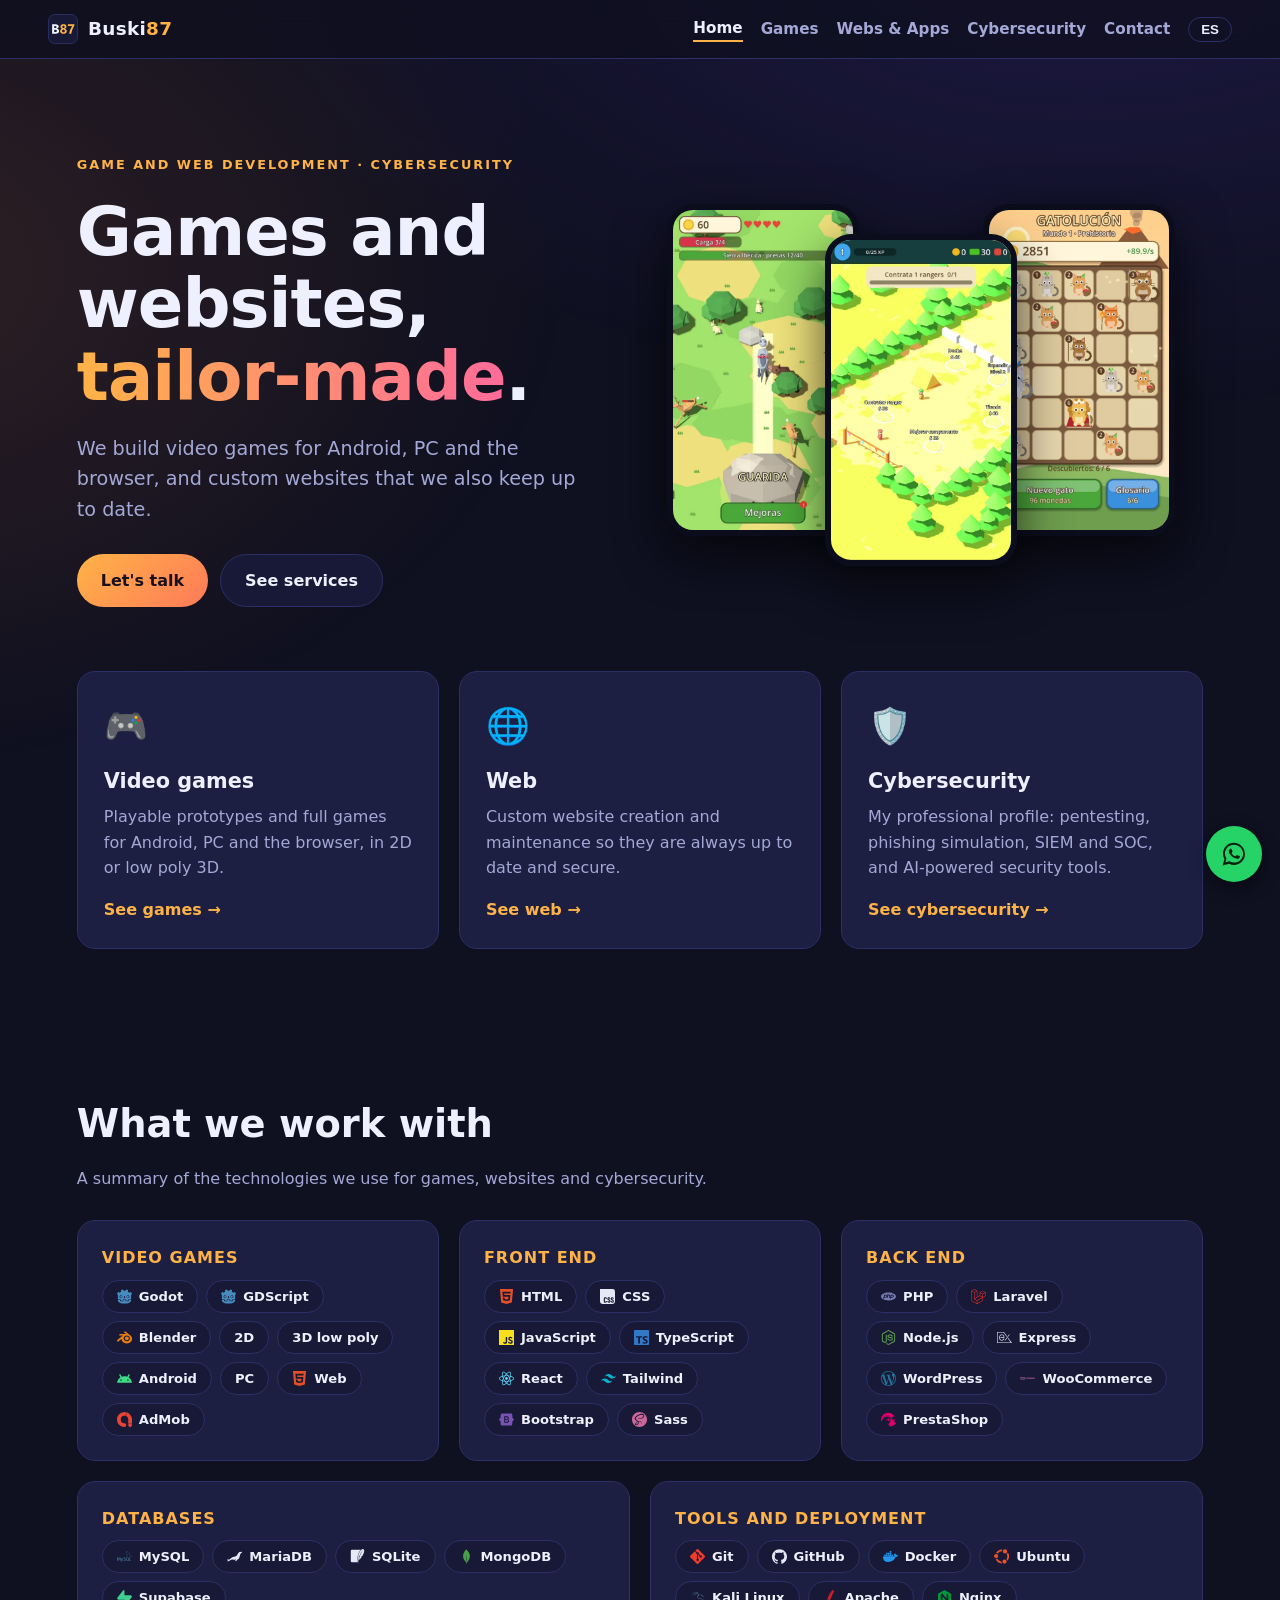
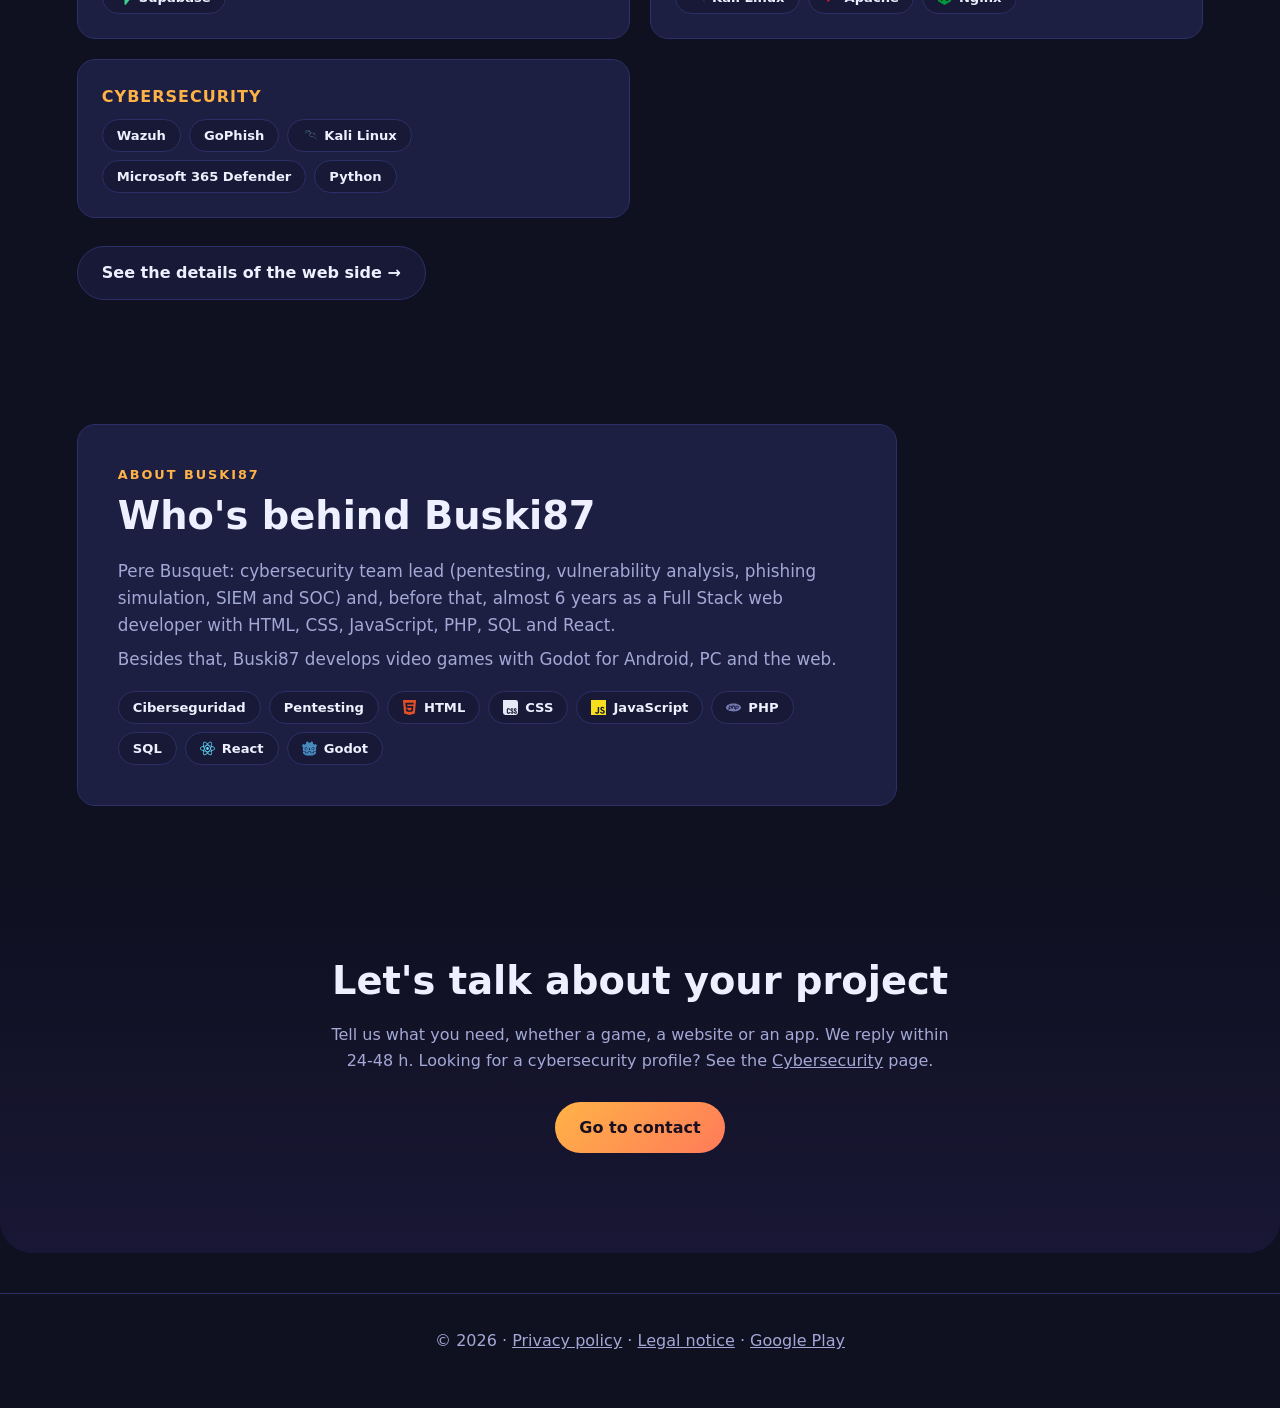
==== commit 33e41023: "Ciberseguridad: página de perfil profesional y actualización de la web Convierte ciber.html en el pe" ====
--- a/index.html
+++ b/index.html
@@ -5,26 +5,26 @@
   <meta name="viewport" content="width=device-width, initial-scale=1">
   <meta http-equiv="Content-Security-Policy" content="default-src 'self'; script-src 'self'; style-src 'self'; img-src 'self' data:; font-src 'self'; connect-src 'none'; frame-src 'none'; object-src 'none'; base-uri 'self'; form-action 'self'; upgrade-insecure-requests">
   <title>Buski87 — Juegos y web a medida</title>
-  <meta name="description" content="Desarrollo de videojuegos para Android, PC y web, y creación y mantenimiento de webs a medida.">
+  <meta name="description" content="Desarrollo de videojuegos para Android, PC y web, creación y mantenimiento de webs a medida, y perfil de ciberseguridad.">
   <link rel="canonical" href="https://buski87.dev/">
   <meta property="og:type" content="website">
   <meta property="og:site_name" content="Buski87">
   <meta property="og:locale" content="es_ES">
   <meta property="og:title" content="Buski87 — Juegos y web a medida">
-  <meta property="og:description" content="Desarrollo de videojuegos para Android, PC y web, y creación y mantenimiento de webs a medida.">
+  <meta property="og:description" content="Desarrollo de videojuegos para Android, PC y web, creación y mantenimiento de webs a medida, y perfil de ciberseguridad.">
   <meta property="og:url" content="https://buski87.dev/">
   <meta property="og:image" content="https://buski87.dev/assets/og-image.jpg">
   <meta property="og:image:width" content="1200">
   <meta property="og:image:height" content="630">
   <meta name="twitter:card" content="summary_large_image">
   <meta name="twitter:title" content="Buski87 — Juegos y web a medida">
-  <meta name="twitter:description" content="Desarrollo de videojuegos para Android, PC y web, y creación y mantenimiento de webs a medida.">
+  <meta name="twitter:description" content="Desarrollo de videojuegos para Android, PC y web, creación y mantenimiento de webs a medida, y perfil de ciberseguridad.">
   <meta name="twitter:image" content="https://buski87.dev/assets/og-image.jpg">
   <meta name="referrer" content="strict-origin-when-cross-origin">
   <meta name="theme-color" content="#0f1020">
   <link rel="icon" href="/favicon.svg" type="image/svg+xml">
   <link rel="apple-touch-icon" href="/apple-touch-icon.png">
-  <link rel="stylesheet" href="/assets/style.css?v=20261126c">
+  <link rel="stylesheet" href="/assets/style.css?v=20261126e">
   <script src="/assets/boot-index.js"></script>
   <script type="application/ld+json">
   {"@context":"https://schema.org","@graph":[{"@type":["Organization","ProfessionalService"],"@id":"https://buski87.dev/#org","name":"Buski87","url":"https://buski87.dev/","logo":"https://buski87.dev/assets/logo/b87-mark-512.png","image":"https://buski87.dev/assets/og-image.jpg","email":"buski1987@gmail.com","telephone":"+34623184718","address":{"@type":"PostalAddress","addressLocality":"Castellar del Vallès","addressRegion":"Barcelona","addressCountry":"ES"}},{"@type":"WebSite","@id":"https://buski87.dev/#site","url":"https://buski87.dev/","name":"Buski87","inLanguage":["es","en"],"publisher":{"@id":"https://buski87.dev/#org"}}]}
@@ -38,6 +38,7 @@
       <a href="/" data-i18n="nav_home" aria-current="page">Inicio</a>
       <a href="/juegos" data-i18n="nav_games">Juegos</a>
       <a href="/web" data-i18n="nav_web">Webs &amp; Apps</a>
+      <a href="/ciber" data-i18n="nav_cyber">Ciberseguridad</a>
       <a href="/contacto" data-i18n="nav_contact">Contacto</a>
       <button id="lang" class="lang" aria-label="Language">EN</button>
     </nav>
@@ -46,7 +47,7 @@
   <main id="main">
     <section id="inicio" class="hero">
       <div class="hero-text">
-      <p class="eyebrow" data-i18n="main_eyebrow">Desarrollo de juegos y webs</p>
+      <p class="eyebrow" data-i18n="main_eyebrow">Desarrollo de juegos y webs · Ciberseguridad</p>
       <h1 data-i18n="main_title">Juegos y webs <em>a medida</em>.</h1>
       <p class="lead" data-i18n="main_lead">Creamos videojuegos para Android, PC y navegador, y páginas web a medida que además mantenemos al día.</p>
       <div class="cta">
@@ -58,12 +59,13 @@
       <div class="areas" id="areas">
         <a class="area-card" href="/juegos"><span>🎮</span><h3 data-i18n="a_games_t">Videojuegos</h3><p data-i18n="a_games_p">Prototipos jugables y juegos completos para Android, PC y navegador, en 2D o 3D low poly.</p><b data-i18n="a_games_l">Ver juegos →</b></a>
         <a class="area-card" href="/web"><span>🌐</span><h3 data-i18n="a_web_t">Web</h3><p data-i18n="a_web_p">Creación de páginas web a medida y mantenimiento para que estén siempre al día y seguras.</p><b data-i18n="a_web_l">Ver web →</b></a>
+        <a class="area-card" href="/ciber"><span>🛡️</span><h3 data-i18n="a_cyber_t">Ciberseguridad</h3><p data-i18n="a_cyber_p">Mi perfil profesional: pentesting, simulación de phishing, SIEM y SOC, y herramientas de seguridad con IA.</p><b data-i18n="a_cyber_l">Ver ciberseguridad →</b></a>
       </div>
     </section>
 
     <section id="stack">
       <h2 data-i18n="stack_title">Con qué trabajamos</h2>
-      <p class="sub" data-i18n="stack_sub">Un resumen de las tecnologías que usamos en juegos y en webs.</p>
+      <p class="sub" data-i18n="stack_sub">Un resumen de las tecnologías que usamos en juegos, webs y ciberseguridad.</p>
       <div class="tech-grid tech-home">
         <article>
           <h3 data-i18n="stack_games_t">Videojuegos</h3>
@@ -85,6 +87,10 @@
           <h3 data-i18n="tech_tools_t">Herramientas y despliegue</h3>
           <ul class="about-chips"><li>Git</li><li>GitHub</li><li>Docker</li><li>Ubuntu</li><li>Kali Linux</li><li>Apache</li><li>Nginx</li></ul>
         </article>
+        <article>
+          <h3 data-i18n="stack_cyber_t">Ciberseguridad</h3>
+          <ul class="about-chips"><li>Wazuh</li><li>GoPhish</li><li>Kali Linux</li><li>Microsoft 365 Defender</li><li>Python</li></ul>
+        </article>
       </div>
       <div class="cta">
         <a class="btn" href="/web#tecnologias" data-i18n="stack_more">Ver el detalle de la parte web →</a>
@@ -95,17 +101,17 @@
       <div class="about-card">
         <p class="eyebrow" data-i18n="about_eyebrow">Sobre Buski87</p>
         <h2 data-i18n="about_title">Quién está detrás de Buski87</h2>
-        <p data-i18n="about_p1">Desarrollador web Full Stack con conocimientos en HTML, CSS, JavaScript, PHP, SQL y React, que trabaja tanto el front-end como el back-end.</p>
-        <p data-i18n="about_p2">Además de webs, Buski87 desarrolla videojuegos con Godot para Android, PC y web.</p>
+        <p data-i18n="about_p1">Pere Busquet: jefe de equipo de ciberseguridad (pentesting, análisis de vulnerabilidades, phishing simulado, SIEM y SOC) y, antes, casi 6 años como desarrollador web Full Stack con HTML, CSS, JavaScript, PHP, SQL y React.</p>
+        <p data-i18n="about_p2">Además, Buski87 desarrolla videojuegos con Godot para Android, PC y web.</p>
         <ul class="about-chips" aria-label="Tecnologías">
-          <li>HTML</li><li>CSS</li><li>JavaScript</li><li>PHP</li><li>SQL</li><li>React</li><li>Godot</li>
+          <li>Ciberseguridad</li><li>Pentesting</li><li>HTML</li><li>CSS</li><li>JavaScript</li><li>PHP</li><li>SQL</li><li>React</li><li>Godot</li>
         </ul>
       </div>
     </section>
 
     <section id="cta-final" class="contact">
       <h2 data-i18n="cta_title">¿Hablamos de tu proyecto?</h2>
-      <p class="sub" data-i18n="cta_sub">Cuéntanos qué necesitas, sea un juego, una web o una app. Te respondemos en 24-48 h.</p>
+      <p class="sub" data-i18n="cta_sub">Cuéntanos qué necesitas, sea un juego, una web o una app. Te respondemos en 24-48 h. ¿Buscas un perfil de ciberseguridad? Mira la página de <a href="/ciber">Ciberseguridad</a>.</p>
       <div class="cta center">
         <a class="btn primary" href="/contacto" data-i18n="cta_btn">Ir a contacto</a>
       </div>
@@ -116,6 +122,6 @@
     <p>© <span id="year"></span> · <a href="/privacidad" data-i18n="footer_priv">Política de privacidad</a> · <a href="/aviso-legal" data-i18n="footer_legal">Aviso legal</a> · <a href="https://play.google.com/store/apps/details?id=com.eljuegodelasarten.game" target="_blank" rel="noopener noreferrer">Google Play</a></p>
   </footer>
 
-  <script src="/assets/app.js?v=20261126c"></script>
+  <script src="/assets/app.js?v=20261126e"></script>
 </body>
 </html>
--- a/assets/style.css
+++ b/assets/style.css
@@ -249,9 +249,11 @@
 .pr-guar{text-align:center;font-weight:700;margin:18px auto 0}
 
 /* Contacto directo */
-.c-cards{display:grid;grid-template-columns:repeat(auto-fit,minmax(220px,1fr));gap:16px;max-width:920px;margin:28px auto 8px;text-align:left}
+.c-cards{display:grid;grid-template-columns:repeat(2,1fr);gap:16px;max-width:680px;margin:28px auto 8px;text-align:left}
+@media(max-width:560px){.c-cards{grid-template-columns:1fr}}
 .c-card{display:grid;gap:6px;align-content:start;padding:20px;background:var(--bg2);border:1px solid var(--line);border-radius:var(--r);color:var(--text);transition:border-color .2s,transform .2s}
-a.c-card:hover{border-color:var(--accent);transform:translateY(-2px);text-decoration:none}
+.c-card,a.c-card:hover{text-decoration:none}
+a.c-card:hover{border-color:var(--accent);transform:translateY(-2px)}
 .c-card span{font-size:.78rem;text-transform:uppercase;letter-spacing:.08em;color:var(--muted);font-weight:700}
 .c-card strong{font-size:1.02rem;word-break:break-word}
 .c-ico{display:grid;place-items:center;width:44px;height:44px;margin-bottom:6px;border-radius:12px;background:#ffb34720;font-style:normal}
@@ -265,3 +267,8 @@
 .page-hero.t-center{text-align:center}
 .lead.t-lead{margin:0 auto}
 .cta.t-cta{justify-content:center}
+.tech-grid h3.mt{margin-top:18px}
+#ciber-proyectos .proj-grid{grid-template-columns:repeat(auto-fit,minmax(280px,1fr))}
+#ciber-hago .cards3{grid-template-columns:repeat(2,1fr)}
+@media(min-width:1000px){#ciber-hago .cards3{grid-template-columns:repeat(3,1fr)}}
+@media(max-width:600px){#ciber-hago .cards3{grid-template-columns:1fr}}
